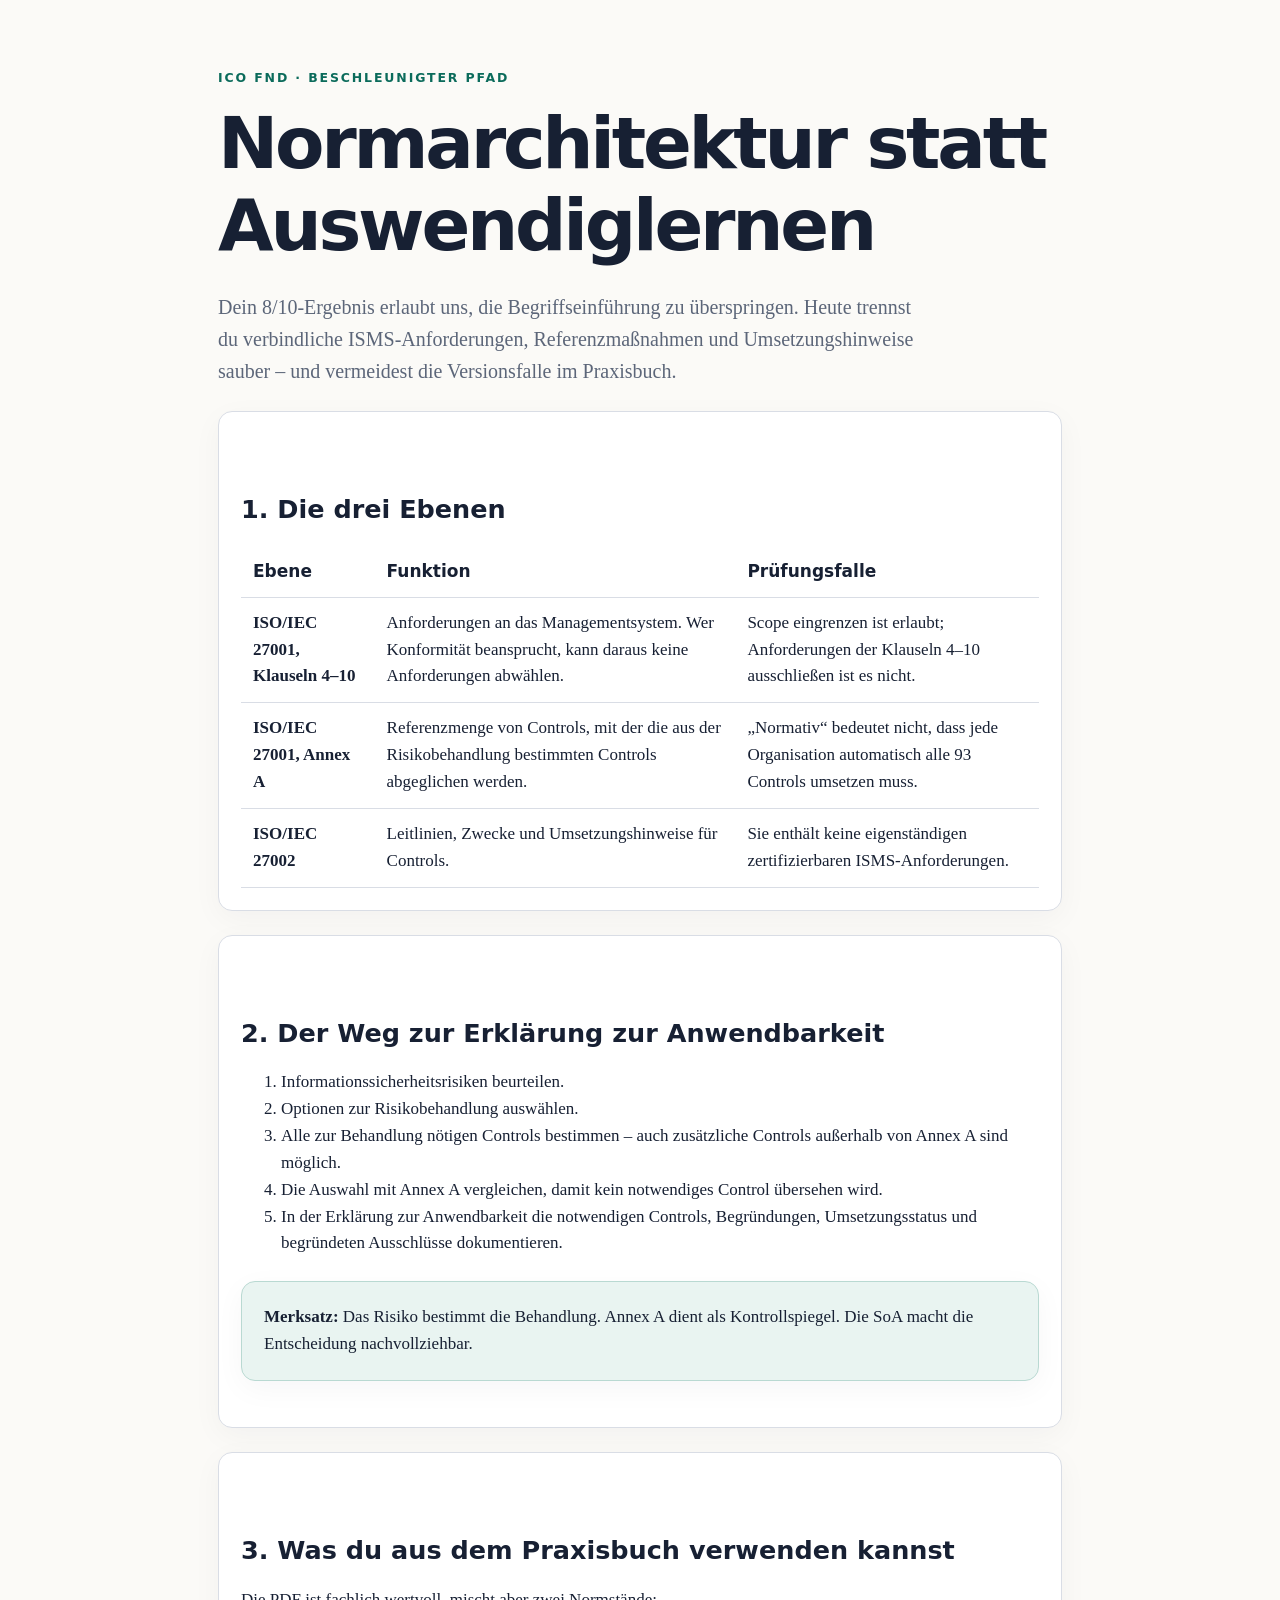
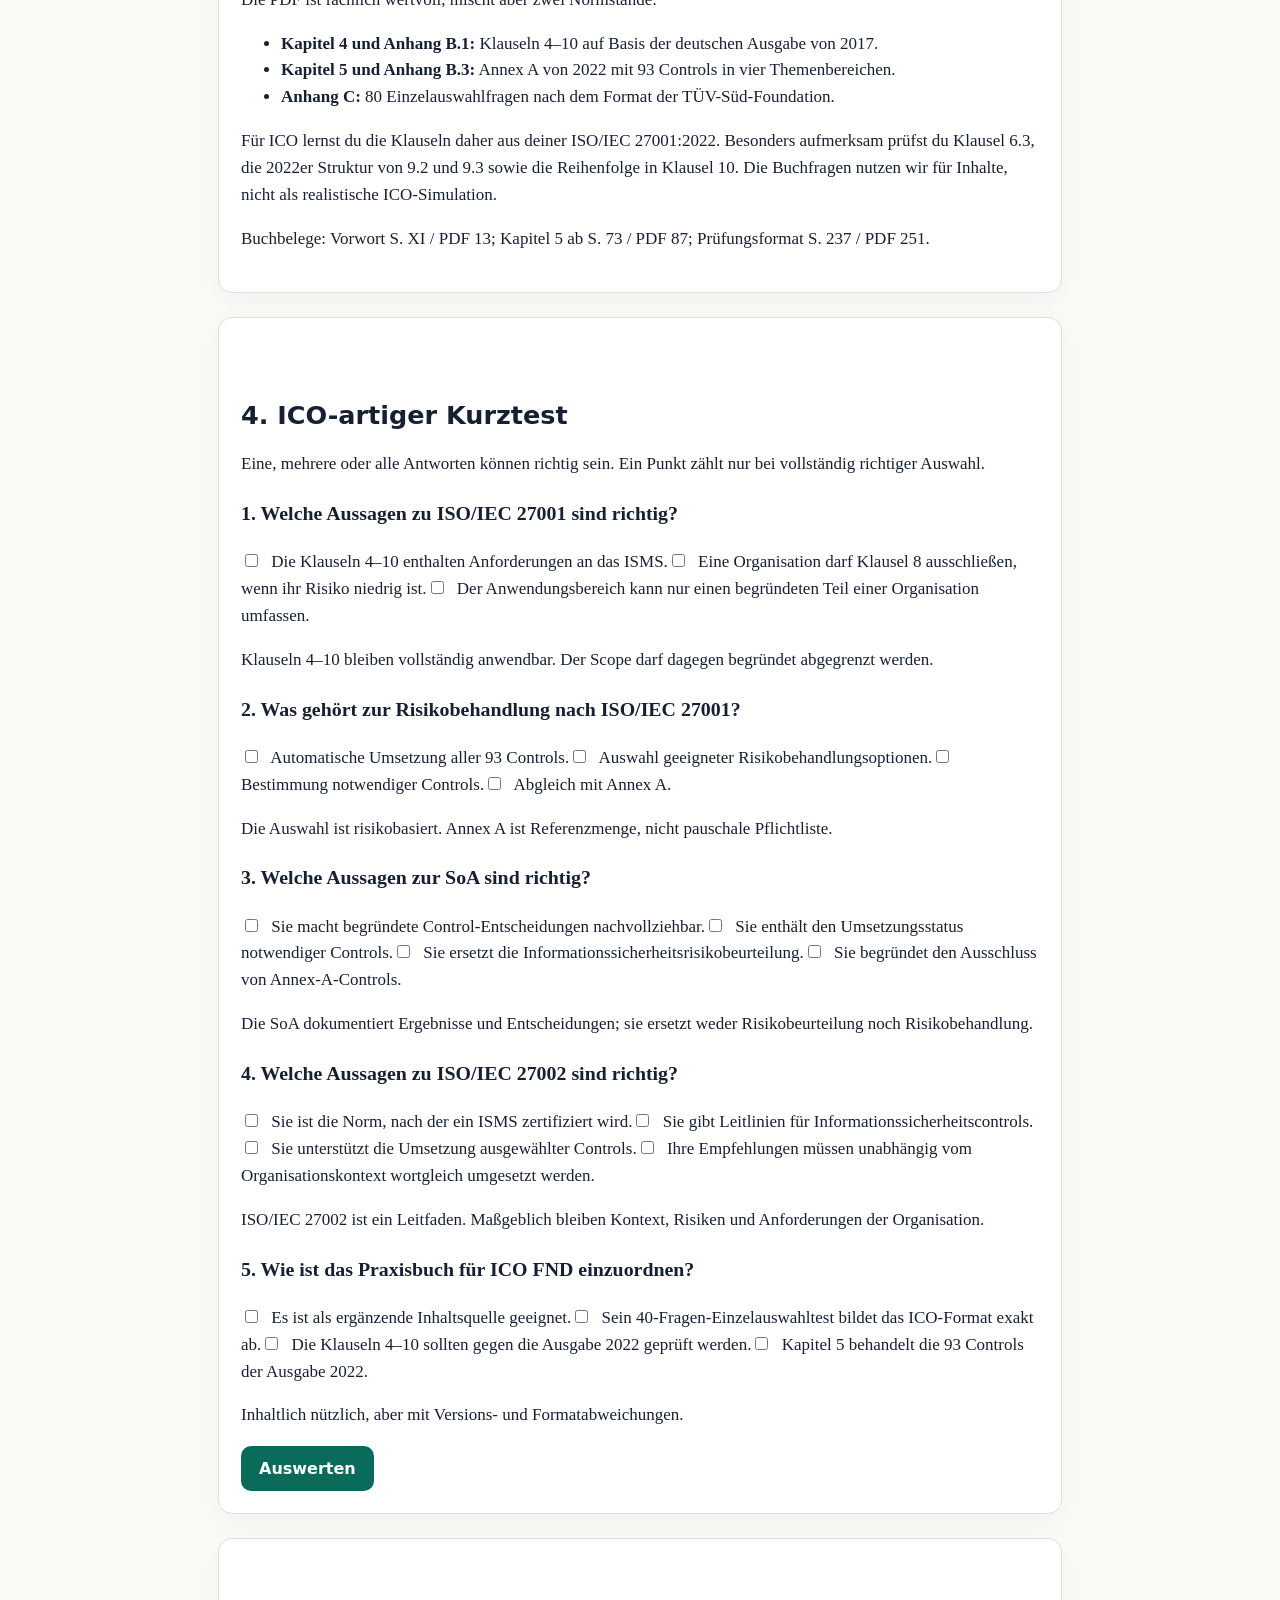
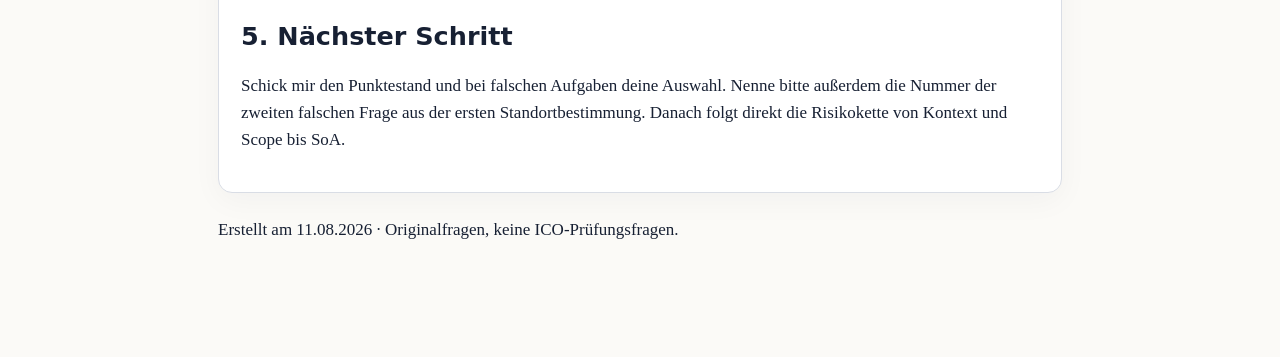
==== lessons/0002-normarchitektur-und-versionsfalle.html @ bed4b861 "Publish ISO 27001 learning portal" ====
<!doctype html><html lang="de"><head><meta charset="utf-8"><meta name="viewport" content="width=device-width,initial-scale=1"><title>Lektion 2: Normarchitektur und Versionsfalle</title><link rel="stylesheet" href="../assets/base.css"></head><body><main><header><span class="eyebrow">ICO FND · Beschleunigter Pfad</span><h1>Normarchitektur statt Auswendiglernen</h1><p class="lead">Dein 8/10-Ergebnis erlaubt uns, die Begriffseinführung zu überspringen. Heute trennst du verbindliche ISMS-Anforderungen, Referenzmaßnahmen und Umsetzungshinweise sauber – und vermeidest die Versionsfalle im Praxisbuch.</p></header><section class="card"><h2>1. Die drei Ebenen</h2><table><thead><tr><th>Ebene</th><th>Funktion</th><th>Prüfungsfalle</th></tr></thead><tbody><tr><td><strong>ISO/IEC 27001, Klauseln 4–10</strong></td><td>Anforderungen an das Managementsystem. Wer Konformität beansprucht, kann daraus keine Anforderungen abwählen.</td><td>Scope eingrenzen ist erlaubt; Anforderungen der Klauseln 4–10 ausschließen ist es nicht.</td></tr><tr><td><strong>ISO/IEC 27001, Annex A</strong></td><td>Referenzmenge von Controls, mit der die aus der Risikobehandlung bestimmten Controls abgeglichen werden.</td><td>„Normativ“ bedeutet nicht, dass jede Organisation automatisch alle 93 Controls umsetzen muss.</td></tr><tr><td><strong>ISO/IEC 27002</strong></td><td>Leitlinien, Zwecke und Umsetzungshinweise für Controls.</td><td>Sie enthält keine eigenständigen zertifizierbaren ISMS-Anforderungen.</td></tr></tbody></table></section><section class="card"><h2>2. Der Weg zur Erklärung zur Anwendbarkeit</h2><ol><li>Informationssicherheitsrisiken beurteilen.</li><li>Optionen zur Risikobehandlung auswählen.</li><li>Alle zur Behandlung nötigen Controls bestimmen – auch zusätzliche Controls außerhalb von Annex A sind möglich.</li><li>Die Auswahl mit Annex A vergleichen, damit kein notwendiges Control übersehen wird.</li><li>In der Erklärung zur Anwendbarkeit die notwendigen Controls, Begründungen, Umsetzungsstatus und begründeten Ausschlüsse dokumentieren.</li></ol><aside class="callout"><strong>Merksatz:</strong> Das Risiko bestimmt die Behandlung. Annex A dient als Kontrollspiegel. Die SoA macht die Entscheidung nachvollziehbar.</aside></section><section class="card"><h2>3. Was du aus dem Praxisbuch verwenden kannst</h2><p>Die PDF ist fachlich wertvoll, mischt aber zwei Normstände:</p><ul><li><strong>Kapitel 4 und Anhang B.1:</strong> Klauseln 4–10 auf Basis der deutschen Ausgabe von 2017.</li><li><strong>Kapitel 5 und Anhang B.3:</strong> Annex A von 2022 mit 93 Controls in vier Themenbereichen.</li><li><strong>Anhang C:</strong> 80 Einzelauswahlfragen nach dem Format der TÜV-Süd-Foundation.</li></ul><p>Für ICO lernst du die Klauseln daher aus deiner ISO/IEC 27001:2022. Besonders aufmerksam prüfst du Klausel 6.3, die 2022er Struktur von 9.2 und 9.3 sowie die Reihenfolge in Klausel 10. Die Buchfragen nutzen wir für Inhalte, nicht als realistische ICO-Simulation.</p><p class="source">Buchbelege: Vorwort S. XI / PDF 13; Kapitel 5 ab S. 73 / PDF 87; Prüfungsformat S. 237 / PDF 251.</p></section><section class="card quiz"><h2>4. ICO-artiger Kurztest</h2><p>Eine, mehrere oder alle Antworten können richtig sein. Ein Punkt zählt nur bei vollständig richtiger Auswahl.</p><div class="q" data-correct="a,c"><h3>1. Welche Aussagen zu ISO/IEC 27001 sind richtig?</h3><label><input type="checkbox" value="a"> Die Klauseln 4–10 enthalten Anforderungen an das ISMS.</label><label><input type="checkbox" value="b"> Eine Organisation darf Klausel 8 ausschließen, wenn ihr Risiko niedrig ist.</label><label><input type="checkbox" value="c"> Der Anwendungsbereich kann nur einen begründeten Teil einer Organisation umfassen.</label><p class="explain">Klauseln 4–10 bleiben vollständig anwendbar. Der Scope darf dagegen begründet abgegrenzt werden.</p></div><div class="q" data-correct="b,c,d"><h3>2. Was gehört zur Risikobehandlung nach ISO/IEC 27001?</h3><label><input type="checkbox" value="a"> Automatische Umsetzung aller 93 Controls.</label><label><input type="checkbox" value="b"> Auswahl geeigneter Risikobehandlungsoptionen.</label><label><input type="checkbox" value="c"> Bestimmung notwendiger Controls.</label><label><input type="checkbox" value="d"> Abgleich mit Annex A.</label><p class="explain">Die Auswahl ist risikobasiert. Annex A ist Referenzmenge, nicht pauschale Pflichtliste.</p></div><div class="q" data-correct="a,b,d"><h3>3. Welche Aussagen zur SoA sind richtig?</h3><label><input type="checkbox" value="a"> Sie macht begründete Control-Entscheidungen nachvollziehbar.</label><label><input type="checkbox" value="b"> Sie enthält den Umsetzungsstatus notwendiger Controls.</label><label><input type="checkbox" value="c"> Sie ersetzt die Informationssicherheitsrisikobeurteilung.</label><label><input type="checkbox" value="d"> Sie begründet den Ausschluss von Annex-A-Controls.</label><p class="explain">Die SoA dokumentiert Ergebnisse und Entscheidungen; sie ersetzt weder Risikobeurteilung noch Risikobehandlung.</p></div><div class="q" data-correct="b,c"><h3>4. Welche Aussagen zu ISO/IEC 27002 sind richtig?</h3><label><input type="checkbox" value="a"> Sie ist die Norm, nach der ein ISMS zertifiziert wird.</label><label><input type="checkbox" value="b"> Sie gibt Leitlinien für Informationssicherheitscontrols.</label><label><input type="checkbox" value="c"> Sie unterstützt die Umsetzung ausgewählter Controls.</label><label><input type="checkbox" value="d"> Ihre Empfehlungen müssen unabhängig vom Organisationskontext wortgleich umgesetzt werden.</label><p class="explain">ISO/IEC 27002 ist ein Leitfaden. Maßgeblich bleiben Kontext, Risiken und Anforderungen der Organisation.</p></div><div class="q" data-correct="a,c,d"><h3>5. Wie ist das Praxisbuch für ICO FND einzuordnen?</h3><label><input type="checkbox" value="a"> Es ist als ergänzende Inhaltsquelle geeignet.</label><label><input type="checkbox" value="b"> Sein 40-Fragen-Einzelauswahltest bildet das ICO-Format exakt ab.</label><label><input type="checkbox" value="c"> Die Klauseln 4–10 sollten gegen die Ausgabe 2022 geprüft werden.</label><label><input type="checkbox" value="d"> Kapitel 5 behandelt die 93 Controls der Ausgabe 2022.</label><p class="explain">Inhaltlich nützlich, aber mit Versions- und Formatabweichungen.</p></div><button id="grade">Auswerten</button><div id="result" class="result" aria-live="polite"></div></section><section class="card"><h2>5. Nächster Schritt</h2><p>Schick mir den Punktestand und bei falschen Aufgaben deine Auswahl. Nenne bitte außerdem die Nummer der zweiten falschen Frage aus der ersten Standortbestimmung. Danach folgt direkt die Risikokette von Kontext und Scope bis SoA.</p></section><footer><p>Erstellt am 11.08.2026 · Originalfragen, keine ICO-Prüfungsfragen.</p></footer></main><script>document.getElementById('grade').addEventListener('click',()=>{let score=0;document.querySelectorAll('.q').forEach(q=>{const got=[...q.querySelectorAll('input:checked')].map(x=>x.value).sort().join(',');const ok=got===q.dataset.correct.split(',').sort().join(',');q.classList.toggle('ok',ok);q.classList.toggle('bad',!ok);q.querySelector('.explain').style.display='block';if(ok)score++});const r=document.getElementById('result');r.textContent=`${score}/5 richtig. ${score===5?'Du kannst mit der Risikokette weitermachen.':'Prüfe die markierten Erklärungen und sende mir deine Auswahl.'}`});</script></body></html>
---- assets/base.css ----
:root{--ink:#172033;--muted:#5c6679;--paper:#fbfaf7;--card:#fff;--line:#d9dde5;--accent:#0b6b5b;--soft:#e9f4f1;--warn:#fff6dc}*{box-sizing:border-box}body{margin:0;background:var(--paper);color:var(--ink);font:17px/1.58 ui-serif,Georgia,serif}main{max-width:900px;margin:auto;padding:64px 28px 96px}h1,h2{font-family:ui-sans-serif,system-ui,sans-serif;line-height:1.15}h1{font-size:clamp(2.2rem,6vw,4.5rem);letter-spacing:-.045em;margin:.15em 0 .35em}h2{margin-top:2.4em}.eyebrow{font:700 .78rem/1 ui-sans-serif,system-ui;text-transform:uppercase;letter-spacing:.15em;color:var(--accent)}.lead{font-size:1.25rem;color:var(--muted);max-width:70ch}.card,aside{background:var(--card);border:1px solid var(--line);border-radius:14px;padding:22px;margin:24px 0;box-shadow:0 8px 30px #1720330a}aside{background:var(--soft);border-color:#b9d9d2}fieldset{border:0;padding:0;margin:0}legend{font-weight:700;margin-bottom:12px}label.option{display:block;border:1px solid var(--line);border-radius:10px;padding:12px 14px;margin:8px 0;background:#fff;cursor:pointer}label.option:hover{border-color:var(--accent)}input{margin-right:9px}button{font:700 1rem ui-sans-serif,system-ui;background:var(--accent);color:white;border:0;border-radius:10px;padding:13px 18px;cursor:pointer}.result{display:none;margin-top:24px;background:var(--soft);border-left:5px solid var(--accent);padding:18px}.explanation{display:none;color:var(--muted);border-top:1px solid var(--line);padding-top:12px;margin-top:12px}.question.correct{border-color:#70ad9d}.question.incorrect{border-color:#d59b4d;background:var(--warn)}table{width:100%;border-collapse:collapse;background:#fff}th,td{text-align:left;vertical-align:top;border-bottom:1px solid var(--line);padding:12px}th{font-family:ui-sans-serif,system-ui}.sources{font-size:.9rem;color:var(--muted);margin-top:40px}a{color:var(--accent)}@media print{body{background:#fff}.card,aside{box-shadow:none}button{display:none}main{padding:20px}}
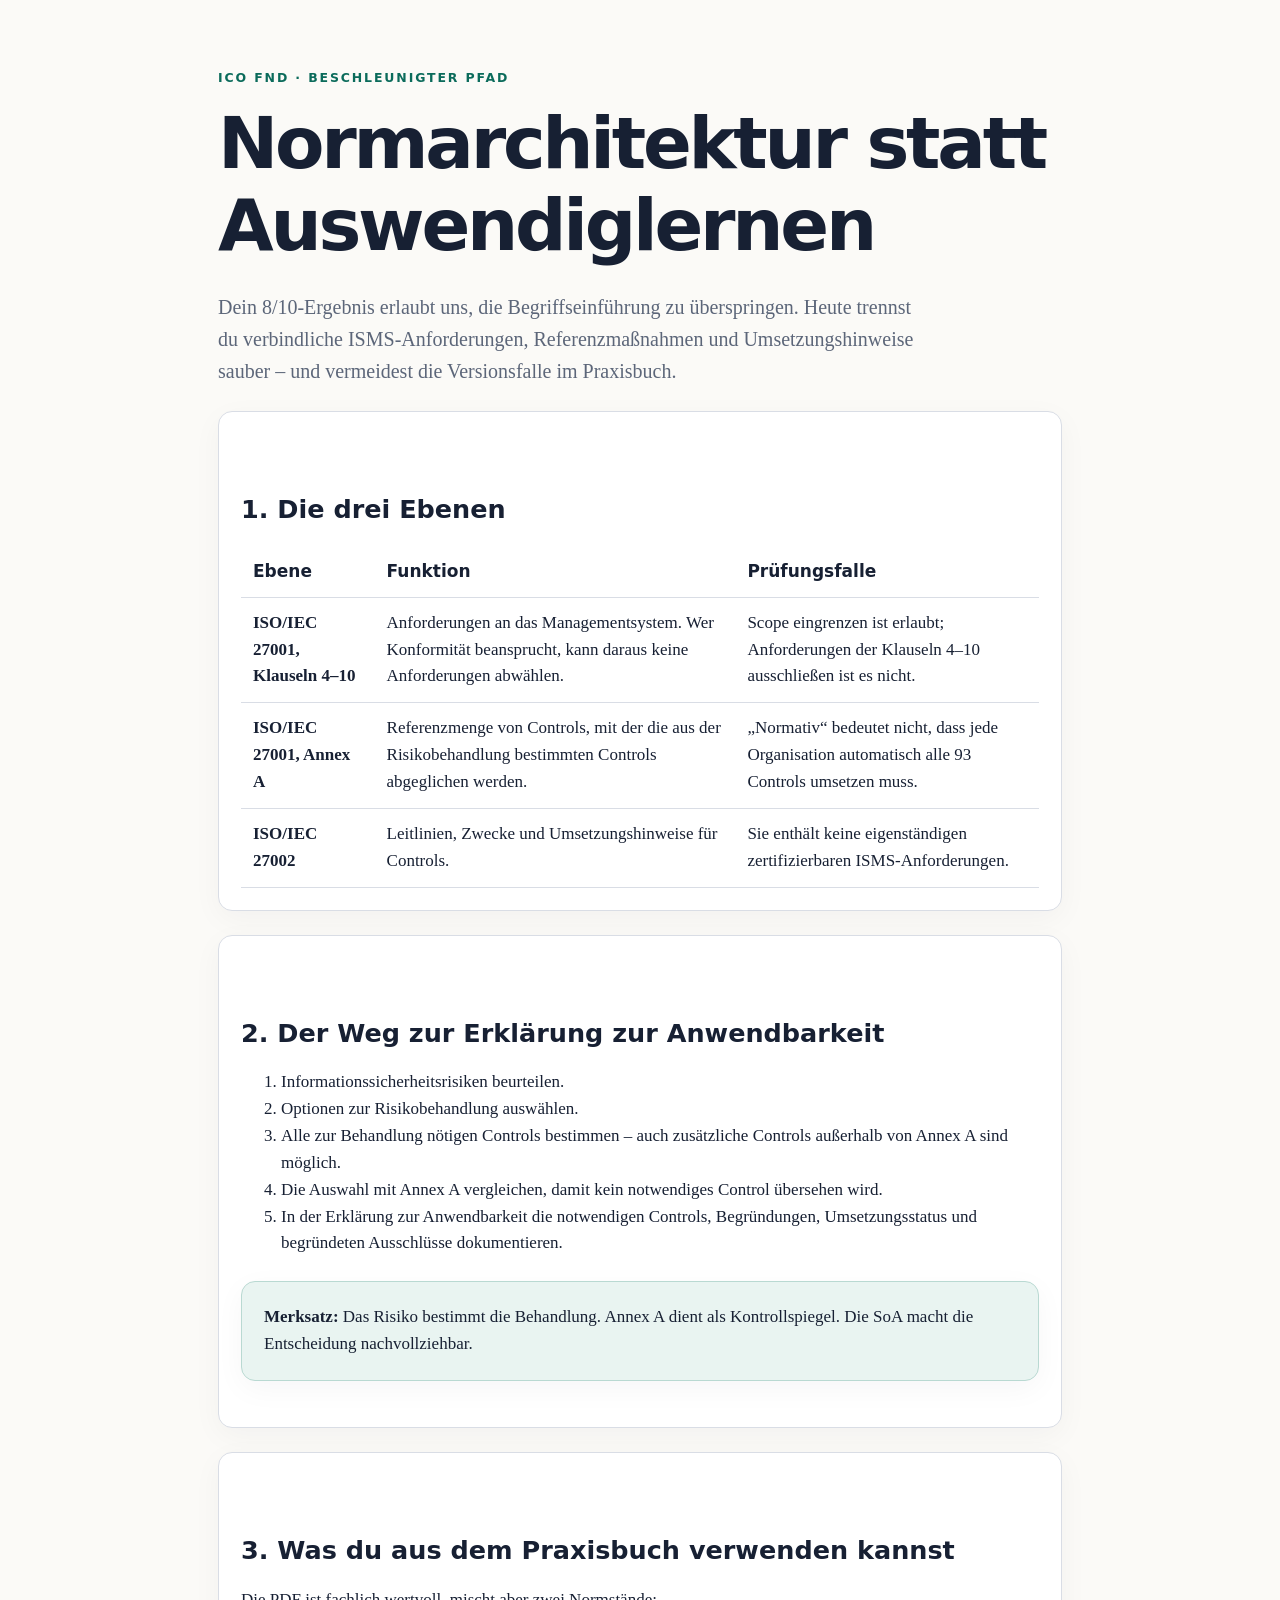
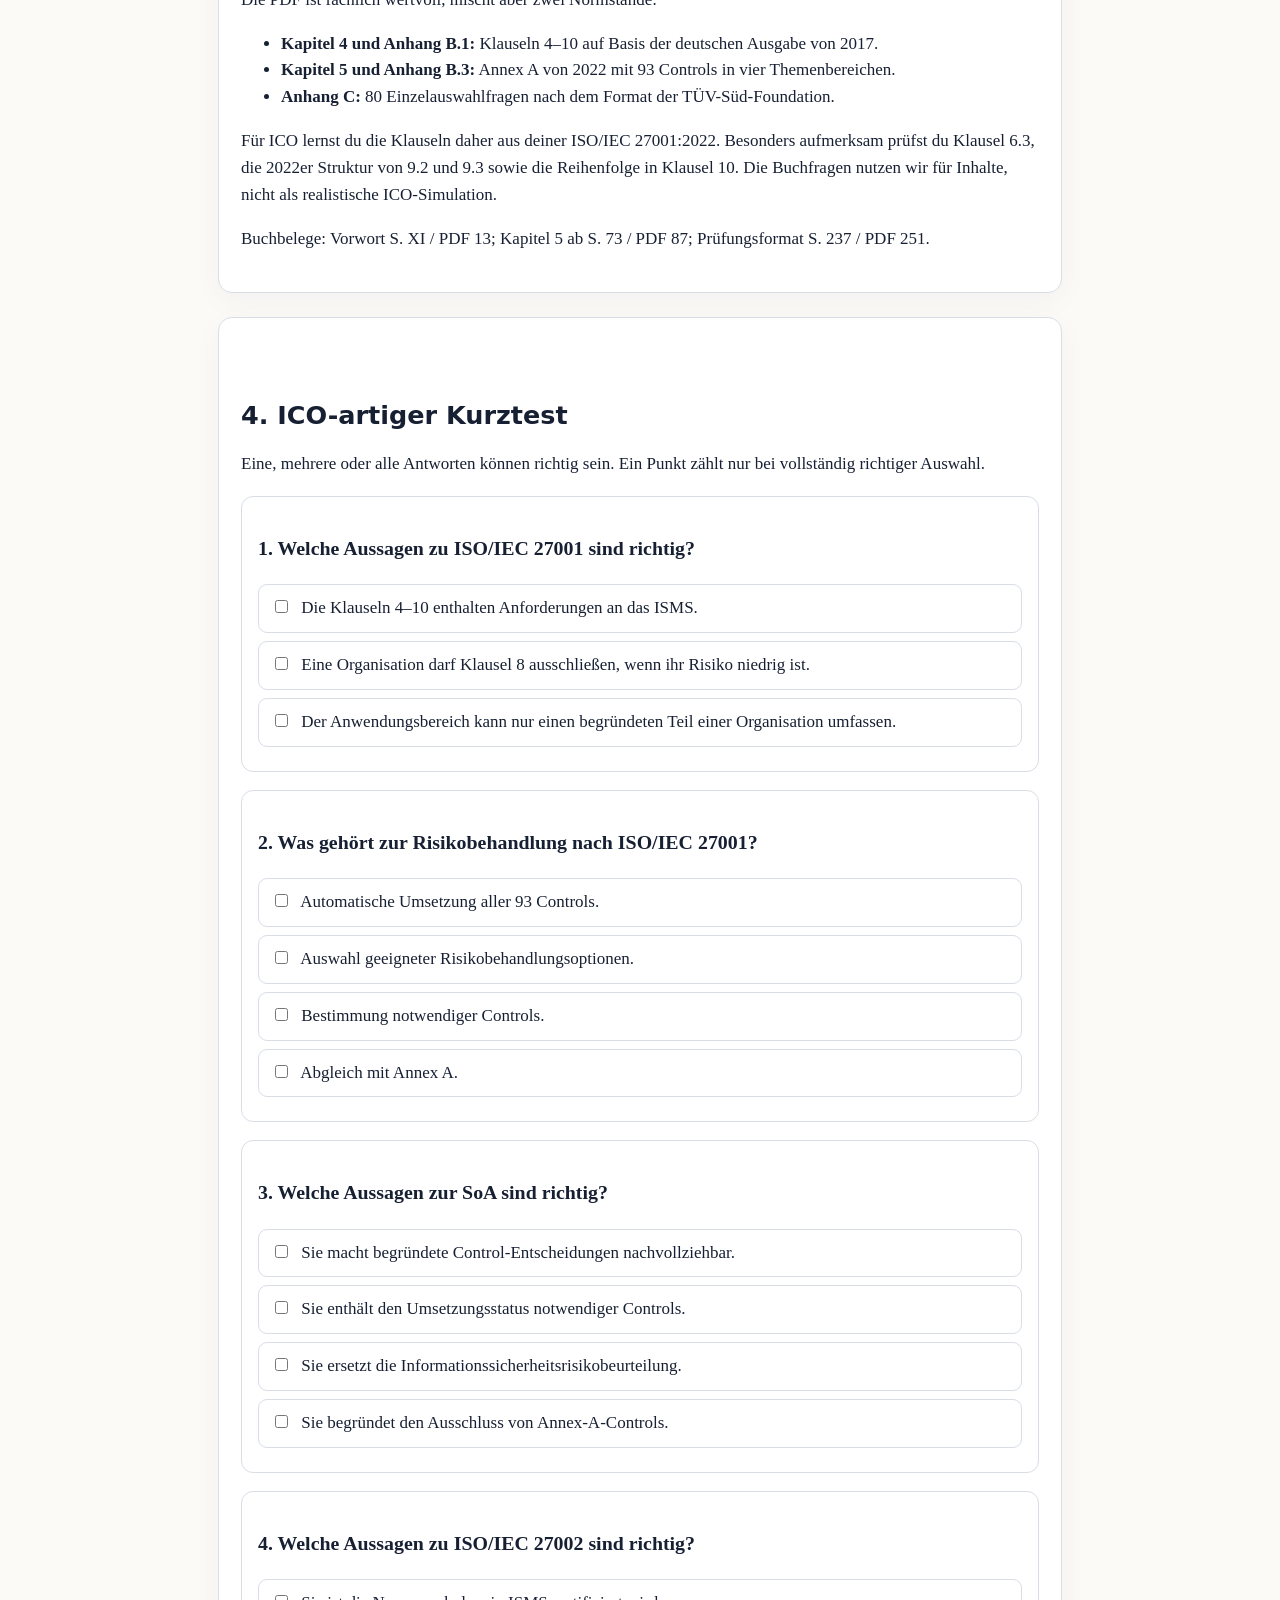
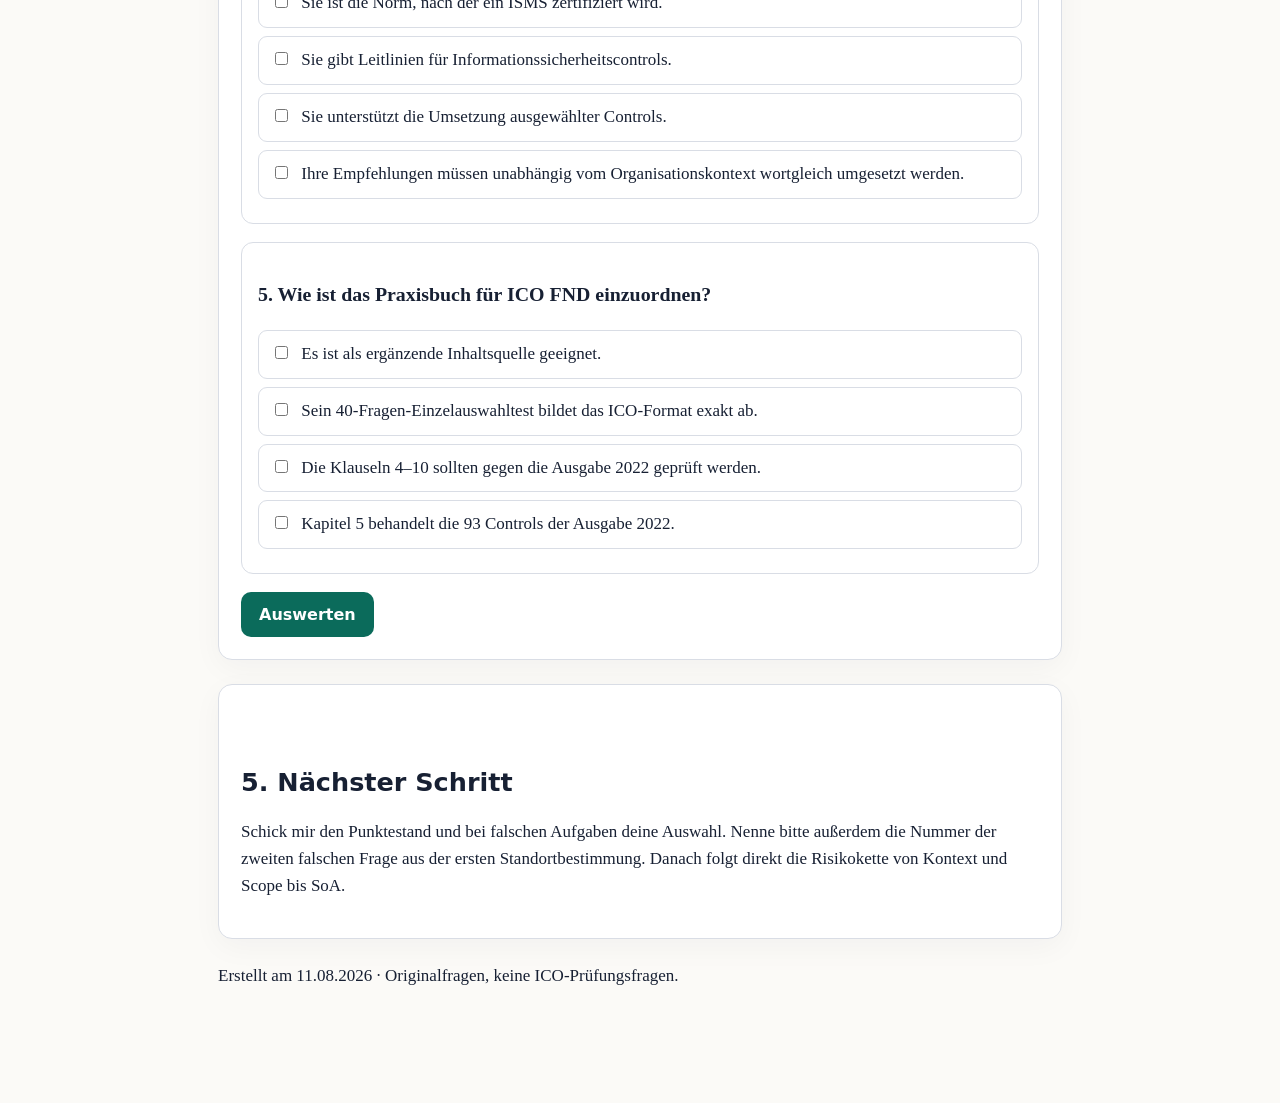
==== commit 84620621: "Show quiz explanations and answer markings" ====
--- a/lessons/0002-normarchitektur-und-versionsfalle.html
+++ b/lessons/0002-normarchitektur-und-versionsfalle.html
@@ -1 +1 @@
-<!doctype html><html lang="de"><head><meta charset="utf-8"><meta name="viewport" content="width=device-width,initial-scale=1"><title>Lektion 2: Normarchitektur und Versionsfalle</title><link rel="stylesheet" href="../assets/base.css"></head><body><main><header><span class="eyebrow">ICO FND · Beschleunigter Pfad</span><h1>Normarchitektur statt Auswendiglernen</h1><p class="lead">Dein 8/10-Ergebnis erlaubt uns, die Begriffseinführung zu überspringen. Heute trennst du verbindliche ISMS-Anforderungen, Referenzmaßnahmen und Umsetzungshinweise sauber – und vermeidest die Versionsfalle im Praxisbuch.</p></header><section class="card"><h2>1. Die drei Ebenen</h2><table><thead><tr><th>Ebene</th><th>Funktion</th><th>Prüfungsfalle</th></tr></thead><tbody><tr><td><strong>ISO/IEC 27001, Klauseln 4–10</strong></td><td>Anforderungen an das Managementsystem. Wer Konformität beansprucht, kann daraus keine Anforderungen abwählen.</td><td>Scope eingrenzen ist erlaubt; Anforderungen der Klauseln 4–10 ausschließen ist es nicht.</td></tr><tr><td><strong>ISO/IEC 27001, Annex A</strong></td><td>Referenzmenge von Controls, mit der die aus der Risikobehandlung bestimmten Controls abgeglichen werden.</td><td>„Normativ“ bedeutet nicht, dass jede Organisation automatisch alle 93 Controls umsetzen muss.</td></tr><tr><td><strong>ISO/IEC 27002</strong></td><td>Leitlinien, Zwecke und Umsetzungshinweise für Controls.</td><td>Sie enthält keine eigenständigen zertifizierbaren ISMS-Anforderungen.</td></tr></tbody></table></section><section class="card"><h2>2. Der Weg zur Erklärung zur Anwendbarkeit</h2><ol><li>Informationssicherheitsrisiken beurteilen.</li><li>Optionen zur Risikobehandlung auswählen.</li><li>Alle zur Behandlung nötigen Controls bestimmen – auch zusätzliche Controls außerhalb von Annex A sind möglich.</li><li>Die Auswahl mit Annex A vergleichen, damit kein notwendiges Control übersehen wird.</li><li>In der Erklärung zur Anwendbarkeit die notwendigen Controls, Begründungen, Umsetzungsstatus und begründeten Ausschlüsse dokumentieren.</li></ol><aside class="callout"><strong>Merksatz:</strong> Das Risiko bestimmt die Behandlung. Annex A dient als Kontrollspiegel. Die SoA macht die Entscheidung nachvollziehbar.</aside></section><section class="card"><h2>3. Was du aus dem Praxisbuch verwenden kannst</h2><p>Die PDF ist fachlich wertvoll, mischt aber zwei Normstände:</p><ul><li><strong>Kapitel 4 und Anhang B.1:</strong> Klauseln 4–10 auf Basis der deutschen Ausgabe von 2017.</li><li><strong>Kapitel 5 und Anhang B.3:</strong> Annex A von 2022 mit 93 Controls in vier Themenbereichen.</li><li><strong>Anhang C:</strong> 80 Einzelauswahlfragen nach dem Format der TÜV-Süd-Foundation.</li></ul><p>Für ICO lernst du die Klauseln daher aus deiner ISO/IEC 27001:2022. Besonders aufmerksam prüfst du Klausel 6.3, die 2022er Struktur von 9.2 und 9.3 sowie die Reihenfolge in Klausel 10. Die Buchfragen nutzen wir für Inhalte, nicht als realistische ICO-Simulation.</p><p class="source">Buchbelege: Vorwort S. XI / PDF 13; Kapitel 5 ab S. 73 / PDF 87; Prüfungsformat S. 237 / PDF 251.</p></section><section class="card quiz"><h2>4. ICO-artiger Kurztest</h2><p>Eine, mehrere oder alle Antworten können richtig sein. Ein Punkt zählt nur bei vollständig richtiger Auswahl.</p><div class="q" data-correct="a,c"><h3>1. Welche Aussagen zu ISO/IEC 27001 sind richtig?</h3><label><input type="checkbox" value="a"> Die Klauseln 4–10 enthalten Anforderungen an das ISMS.</label><label><input type="checkbox" value="b"> Eine Organisation darf Klausel 8 ausschließen, wenn ihr Risiko niedrig ist.</label><label><input type="checkbox" value="c"> Der Anwendungsbereich kann nur einen begründeten Teil einer Organisation umfassen.</label><p class="explain">Klauseln 4–10 bleiben vollständig anwendbar. Der Scope darf dagegen begründet abgegrenzt werden.</p></div><div class="q" data-correct="b,c,d"><h3>2. Was gehört zur Risikobehandlung nach ISO/IEC 27001?</h3><label><input type="checkbox" value="a"> Automatische Umsetzung aller 93 Controls.</label><label><input type="checkbox" value="b"> Auswahl geeigneter Risikobehandlungsoptionen.</label><label><input type="checkbox" value="c"> Bestimmung notwendiger Controls.</label><label><input type="checkbox" value="d"> Abgleich mit Annex A.</label><p class="explain">Die Auswahl ist risikobasiert. Annex A ist Referenzmenge, nicht pauschale Pflichtliste.</p></div><div class="q" data-correct="a,b,d"><h3>3. Welche Aussagen zur SoA sind richtig?</h3><label><input type="checkbox" value="a"> Sie macht begründete Control-Entscheidungen nachvollziehbar.</label><label><input type="checkbox" value="b"> Sie enthält den Umsetzungsstatus notwendiger Controls.</label><label><input type="checkbox" value="c"> Sie ersetzt die Informationssicherheitsrisikobeurteilung.</label><label><input type="checkbox" value="d"> Sie begründet den Ausschluss von Annex-A-Controls.</label><p class="explain">Die SoA dokumentiert Ergebnisse und Entscheidungen; sie ersetzt weder Risikobeurteilung noch Risikobehandlung.</p></div><div class="q" data-correct="b,c"><h3>4. Welche Aussagen zu ISO/IEC 27002 sind richtig?</h3><label><input type="checkbox" value="a"> Sie ist die Norm, nach der ein ISMS zertifiziert wird.</label><label><input type="checkbox" value="b"> Sie gibt Leitlinien für Informationssicherheitscontrols.</label><label><input type="checkbox" value="c"> Sie unterstützt die Umsetzung ausgewählter Controls.</label><label><input type="checkbox" value="d"> Ihre Empfehlungen müssen unabhängig vom Organisationskontext wortgleich umgesetzt werden.</label><p class="explain">ISO/IEC 27002 ist ein Leitfaden. Maßgeblich bleiben Kontext, Risiken und Anforderungen der Organisation.</p></div><div class="q" data-correct="a,c,d"><h3>5. Wie ist das Praxisbuch für ICO FND einzuordnen?</h3><label><input type="checkbox" value="a"> Es ist als ergänzende Inhaltsquelle geeignet.</label><label><input type="checkbox" value="b"> Sein 40-Fragen-Einzelauswahltest bildet das ICO-Format exakt ab.</label><label><input type="checkbox" value="c"> Die Klauseln 4–10 sollten gegen die Ausgabe 2022 geprüft werden.</label><label><input type="checkbox" value="d"> Kapitel 5 behandelt die 93 Controls der Ausgabe 2022.</label><p class="explain">Inhaltlich nützlich, aber mit Versions- und Formatabweichungen.</p></div><button id="grade">Auswerten</button><div id="result" class="result" aria-live="polite"></div></section><section class="card"><h2>5. Nächster Schritt</h2><p>Schick mir den Punktestand und bei falschen Aufgaben deine Auswahl. Nenne bitte außerdem die Nummer der zweiten falschen Frage aus der ersten Standortbestimmung. Danach folgt direkt die Risikokette von Kontext und Scope bis SoA.</p></section><footer><p>Erstellt am 11.08.2026 · Originalfragen, keine ICO-Prüfungsfragen.</p></footer></main><script>document.getElementById('grade').addEventListener('click',()=>{let score=0;document.querySelectorAll('.q').forEach(q=>{const got=[...q.querySelectorAll('input:checked')].map(x=>x.value).sort().join(',');const ok=got===q.dataset.correct.split(',').sort().join(',');q.classList.toggle('ok',ok);q.classList.toggle('bad',!ok);q.querySelector('.explain').style.display='block';if(ok)score++});const r=document.getElementById('result');r.textContent=`${score}/5 richtig. ${score===5?'Du kannst mit der Risikokette weitermachen.':'Prüfe die markierten Erklärungen und sende mir deine Auswahl.'}`});</script></body></html>+<!doctype html><html lang="de"><head><meta charset="utf-8"><meta name="viewport" content="width=device-width,initial-scale=1"><title>Lektion 2: Normarchitektur und Versionsfalle</title><link rel="stylesheet" href="../assets/base.css"></head><body><main><header><span class="eyebrow">ICO FND · Beschleunigter Pfad</span><h1>Normarchitektur statt Auswendiglernen</h1><p class="lead">Dein 8/10-Ergebnis erlaubt uns, die Begriffseinführung zu überspringen. Heute trennst du verbindliche ISMS-Anforderungen, Referenzmaßnahmen und Umsetzungshinweise sauber – und vermeidest die Versionsfalle im Praxisbuch.</p></header><section class="card"><h2>1. Die drei Ebenen</h2><table><thead><tr><th>Ebene</th><th>Funktion</th><th>Prüfungsfalle</th></tr></thead><tbody><tr><td><strong>ISO/IEC 27001, Klauseln 4–10</strong></td><td>Anforderungen an das Managementsystem. Wer Konformität beansprucht, kann daraus keine Anforderungen abwählen.</td><td>Scope eingrenzen ist erlaubt; Anforderungen der Klauseln 4–10 ausschließen ist es nicht.</td></tr><tr><td><strong>ISO/IEC 27001, Annex A</strong></td><td>Referenzmenge von Controls, mit der die aus der Risikobehandlung bestimmten Controls abgeglichen werden.</td><td>„Normativ“ bedeutet nicht, dass jede Organisation automatisch alle 93 Controls umsetzen muss.</td></tr><tr><td><strong>ISO/IEC 27002</strong></td><td>Leitlinien, Zwecke und Umsetzungshinweise für Controls.</td><td>Sie enthält keine eigenständigen zertifizierbaren ISMS-Anforderungen.</td></tr></tbody></table></section><section class="card"><h2>2. Der Weg zur Erklärung zur Anwendbarkeit</h2><ol><li>Informationssicherheitsrisiken beurteilen.</li><li>Optionen zur Risikobehandlung auswählen.</li><li>Alle zur Behandlung nötigen Controls bestimmen – auch zusätzliche Controls außerhalb von Annex A sind möglich.</li><li>Die Auswahl mit Annex A vergleichen, damit kein notwendiges Control übersehen wird.</li><li>In der Erklärung zur Anwendbarkeit die notwendigen Controls, Begründungen, Umsetzungsstatus und begründeten Ausschlüsse dokumentieren.</li></ol><aside class="callout"><strong>Merksatz:</strong> Das Risiko bestimmt die Behandlung. Annex A dient als Kontrollspiegel. Die SoA macht die Entscheidung nachvollziehbar.</aside></section><section class="card"><h2>3. Was du aus dem Praxisbuch verwenden kannst</h2><p>Die PDF ist fachlich wertvoll, mischt aber zwei Normstände:</p><ul><li><strong>Kapitel 4 und Anhang B.1:</strong> Klauseln 4–10 auf Basis der deutschen Ausgabe von 2017.</li><li><strong>Kapitel 5 und Anhang B.3:</strong> Annex A von 2022 mit 93 Controls in vier Themenbereichen.</li><li><strong>Anhang C:</strong> 80 Einzelauswahlfragen nach dem Format der TÜV-Süd-Foundation.</li></ul><p>Für ICO lernst du die Klauseln daher aus deiner ISO/IEC 27001:2022. Besonders aufmerksam prüfst du Klausel 6.3, die 2022er Struktur von 9.2 und 9.3 sowie die Reihenfolge in Klausel 10. Die Buchfragen nutzen wir für Inhalte, nicht als realistische ICO-Simulation.</p><p class="source">Buchbelege: Vorwort S. XI / PDF 13; Kapitel 5 ab S. 73 / PDF 87; Prüfungsformat S. 237 / PDF 251.</p></section><section class="card quiz"><h2>4. ICO-artiger Kurztest</h2><p>Eine, mehrere oder alle Antworten können richtig sein. Ein Punkt zählt nur bei vollständig richtiger Auswahl.</p><div class="q" data-correct="a,c"><h3>1. Welche Aussagen zu ISO/IEC 27001 sind richtig?</h3><label><input type="checkbox" value="a"> Die Klauseln 4–10 enthalten Anforderungen an das ISMS.</label><label><input type="checkbox" value="b"> Eine Organisation darf Klausel 8 ausschließen, wenn ihr Risiko niedrig ist.</label><label><input type="checkbox" value="c"> Der Anwendungsbereich kann nur einen begründeten Teil einer Organisation umfassen.</label><p class="explain">Klauseln 4–10 bleiben vollständig anwendbar. Der Scope darf dagegen begründet abgegrenzt werden.</p></div><div class="q" data-correct="b,c,d"><h3>2. Was gehört zur Risikobehandlung nach ISO/IEC 27001?</h3><label><input type="checkbox" value="a"> Automatische Umsetzung aller 93 Controls.</label><label><input type="checkbox" value="b"> Auswahl geeigneter Risikobehandlungsoptionen.</label><label><input type="checkbox" value="c"> Bestimmung notwendiger Controls.</label><label><input type="checkbox" value="d"> Abgleich mit Annex A.</label><p class="explain">Die Auswahl ist risikobasiert. Annex A ist Referenzmenge, nicht pauschale Pflichtliste.</p></div><div class="q" data-correct="a,b,d"><h3>3. Welche Aussagen zur SoA sind richtig?</h3><label><input type="checkbox" value="a"> Sie macht begründete Control-Entscheidungen nachvollziehbar.</label><label><input type="checkbox" value="b"> Sie enthält den Umsetzungsstatus notwendiger Controls.</label><label><input type="checkbox" value="c"> Sie ersetzt die Informationssicherheitsrisikobeurteilung.</label><label><input type="checkbox" value="d"> Sie begründet den Ausschluss von Annex-A-Controls.</label><p class="explain">Die SoA dokumentiert Ergebnisse und Entscheidungen; sie ersetzt weder Risikobeurteilung noch Risikobehandlung.</p></div><div class="q" data-correct="b,c"><h3>4. Welche Aussagen zu ISO/IEC 27002 sind richtig?</h3><label><input type="checkbox" value="a"> Sie ist die Norm, nach der ein ISMS zertifiziert wird.</label><label><input type="checkbox" value="b"> Sie gibt Leitlinien für Informationssicherheitscontrols.</label><label><input type="checkbox" value="c"> Sie unterstützt die Umsetzung ausgewählter Controls.</label><label><input type="checkbox" value="d"> Ihre Empfehlungen müssen unabhängig vom Organisationskontext wortgleich umgesetzt werden.</label><p class="explain">ISO/IEC 27002 ist ein Leitfaden. Maßgeblich bleiben Kontext, Risiken und Anforderungen der Organisation.</p></div><div class="q" data-correct="a,c,d"><h3>5. Wie ist das Praxisbuch für ICO FND einzuordnen?</h3><label><input type="checkbox" value="a"> Es ist als ergänzende Inhaltsquelle geeignet.</label><label><input type="checkbox" value="b"> Sein 40-Fragen-Einzelauswahltest bildet das ICO-Format exakt ab.</label><label><input type="checkbox" value="c"> Die Klauseln 4–10 sollten gegen die Ausgabe 2022 geprüft werden.</label><label><input type="checkbox" value="d"> Kapitel 5 behandelt die 93 Controls der Ausgabe 2022.</label><p class="explain">Inhaltlich nützlich, aber mit Versions- und Formatabweichungen.</p></div><button id="grade">Auswerten</button><div id="result" class="result" aria-live="polite"></div></section><section class="card"><h2>5. Nächster Schritt</h2><p>Schick mir den Punktestand und bei falschen Aufgaben deine Auswahl. Nenne bitte außerdem die Nummer der zweiten falschen Frage aus der ersten Standortbestimmung. Danach folgt direkt die Risikokette von Kontext und Scope bis SoA.</p></section><footer><p>Erstellt am 11.08.2026 · Originalfragen, keine ICO-Prüfungsfragen.</p></footer></main><script>document.getElementById('grade').addEventListener('click',()=>{let score=0;document.querySelectorAll('.q').forEach(q=>{const correct=q.dataset.correct.split(',');const got=[...q.querySelectorAll('input:checked')].map(x=>x.value).sort().join(',');const ok=got===correct.slice().sort().join(',');q.classList.toggle('ok',ok);q.classList.toggle('bad',!ok);q.querySelectorAll('input').forEach(input=>{const label=input.closest('label');label.classList.remove('correct-answer','selected-wrong');if(correct.includes(input.value))label.classList.add('correct-answer');else if(input.checked)label.classList.add('selected-wrong')});q.querySelector('.explain').style.display='block';if(ok)score++});const r=document.getElementById('result');r.textContent=`${score}/5 richtig. ${score===5?'Du kannst mit der Risikokette weitermachen.':'Prüfe die markierten Erklärungen und sende mir deine Auswahl.'}`;r.style.display='block';r.scrollIntoView({behavior:'smooth'})});</script></body></html>
--- a/assets/base.css
+++ b/assets/base.css
@@ -1 +1 @@
-:root{--ink:#172033;--muted:#5c6679;--paper:#fbfaf7;--card:#fff;--line:#d9dde5;--accent:#0b6b5b;--soft:#e9f4f1;--warn:#fff6dc}*{box-sizing:border-box}body{margin:0;background:var(--paper);color:var(--ink);font:17px/1.58 ui-serif,Georgia,serif}main{max-width:900px;margin:auto;padding:64px 28px 96px}h1,h2{font-family:ui-sans-serif,system-ui,sans-serif;line-height:1.15}h1{font-size:clamp(2.2rem,6vw,4.5rem);letter-spacing:-.045em;margin:.15em 0 .35em}h2{margin-top:2.4em}.eyebrow{font:700 .78rem/1 ui-sans-serif,system-ui;text-transform:uppercase;letter-spacing:.15em;color:var(--accent)}.lead{font-size:1.25rem;color:var(--muted);max-width:70ch}.card,aside{background:var(--card);border:1px solid var(--line);border-radius:14px;padding:22px;margin:24px 0;box-shadow:0 8px 30px #1720330a}aside{background:var(--soft);border-color:#b9d9d2}fieldset{border:0;padding:0;margin:0}legend{font-weight:700;margin-bottom:12px}label.option{display:block;border:1px solid var(--line);border-radius:10px;padding:12px 14px;margin:8px 0;background:#fff;cursor:pointer}label.option:hover{border-color:var(--accent)}input{margin-right:9px}button{font:700 1rem ui-sans-serif,system-ui;background:var(--accent);color:white;border:0;border-radius:10px;padding:13px 18px;cursor:pointer}.result{display:none;margin-top:24px;background:var(--soft);border-left:5px solid var(--accent);padding:18px}.explanation{display:none;color:var(--muted);border-top:1px solid var(--line);padding-top:12px;margin-top:12px}.question.correct{border-color:#70ad9d}.question.incorrect{border-color:#d59b4d;background:var(--warn)}table{width:100%;border-collapse:collapse;background:#fff}th,td{text-align:left;vertical-align:top;border-bottom:1px solid var(--line);padding:12px}th{font-family:ui-sans-serif,system-ui}.sources{font-size:.9rem;color:var(--muted);margin-top:40px}a{color:var(--accent)}@media print{body{background:#fff}.card,aside{box-shadow:none}button{display:none}main{padding:20px}}+:root{--ink:#172033;--muted:#5c6679;--paper:#fbfaf7;--card:#fff;--line:#d9dde5;--accent:#0b6b5b;--soft:#e9f4f1;--warn:#fff6dc}*{box-sizing:border-box}body{margin:0;background:var(--paper);color:var(--ink);font:17px/1.58 ui-serif,Georgia,serif}main{max-width:900px;margin:auto;padding:64px 28px 96px}h1,h2{font-family:ui-sans-serif,system-ui,sans-serif;line-height:1.15}h1{font-size:clamp(2.2rem,6vw,4.5rem);letter-spacing:-.045em;margin:.15em 0 .35em}h2{margin-top:2.4em}.eyebrow{font:700 .78rem/1 ui-sans-serif,system-ui;text-transform:uppercase;letter-spacing:.15em;color:var(--accent)}.lead{font-size:1.25rem;color:var(--muted);max-width:70ch}.card,aside{background:var(--card);border:1px solid var(--line);border-radius:14px;padding:22px;margin:24px 0;box-shadow:0 8px 30px #1720330a}aside{background:var(--soft);border-color:#b9d9d2}fieldset{border:0;padding:0;margin:0}legend{font-weight:700;margin-bottom:12px}label.option{display:block;border:1px solid var(--line);border-radius:10px;padding:12px 14px;margin:8px 0;background:#fff;cursor:pointer}label.option:hover{border-color:var(--accent)}input{margin-right:9px}button{font:700 1rem ui-sans-serif,system-ui;background:var(--accent);color:white;border:0;border-radius:10px;padding:13px 18px;cursor:pointer}.result{display:none;margin-top:24px;background:var(--soft);border-left:5px solid var(--accent);padding:18px}.explanation{display:none;color:var(--muted);border-top:1px solid var(--line);padding-top:12px;margin-top:12px}.question.correct{border-color:#70ad9d}.question.incorrect{border-color:#d59b4d;background:var(--warn)}table{width:100%;border-collapse:collapse;background:#fff}th,td{text-align:left;vertical-align:top;border-bottom:1px solid var(--line);padding:12px}th{font-family:ui-sans-serif,system-ui}.sources{font-size:.9rem;color:var(--muted);margin-top:40px}a{color:var(--accent)}.q{border:1px solid var(--line);border-radius:12px;padding:16px;margin:18px 0}.q label{display:block;border:1px solid var(--line);border-radius:9px;padding:10px 12px;margin:8px 0;background:#fff}.explain{display:none;color:var(--muted);border-top:1px solid var(--line);padding-top:12px;margin-top:14px}.q.ok{border-color:#70ad9d;background:#effaf6}.q.bad{border-color:#d59b4d;background:var(--warn)}.q label.correct-answer{border-color:#4f9a82;background:#e1f4ed}.q label.correct-answer::after{content:" ✓ richtige Antwort";color:#28745f;font:700 .85rem ui-sans-serif,system-ui}.q label.selected-wrong{border-color:#c67863;background:#fff0ec}.q label.selected-wrong::after{content:" ✗ falsch gewählt";color:#a74731;font:700 .85rem ui-sans-serif,system-ui}@media print{body{background:#fff}.card,aside{box-shadow:none}button{display:none}main{padding:20px}}
